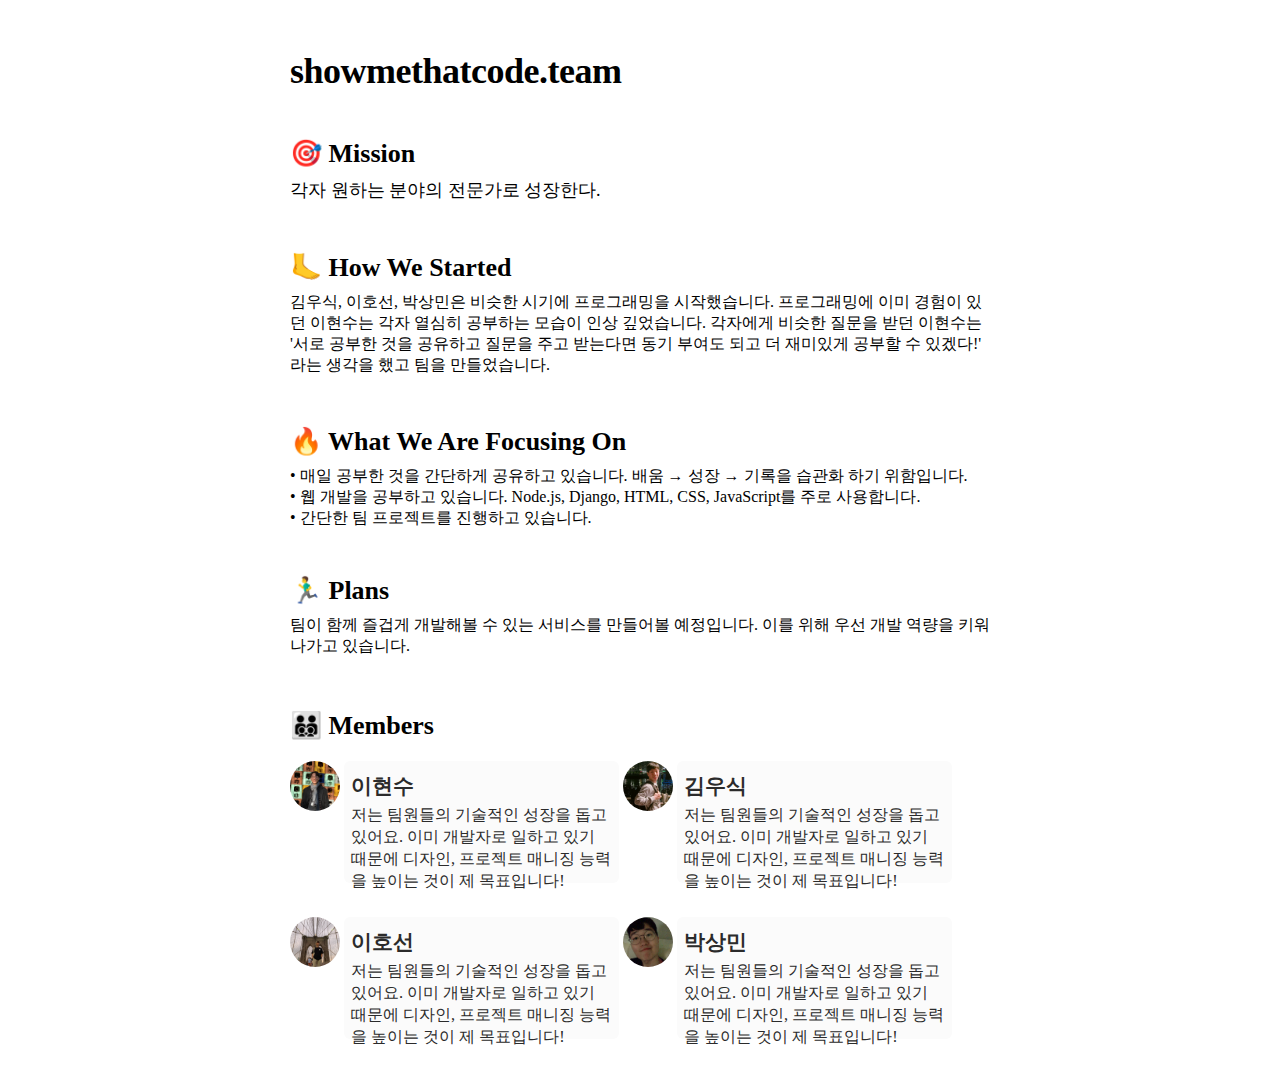
==== index_introduction.html @ 99739356 "first project" ====
<!DOCTYPE HTML>
<html>
 <head>
    <title>Introduction - showmethatcode</title>
    <meta charset="utf-8">
    <link href='css/styles_introduction.css' rel='stylesheet'>
 </head>
 <body>
     <div class='title'>showmethatcode.team</div>
     <div class='mission'>
         <div class='mission-title'>🎯 Mission</div>
         <div class='mission-explanation'>각자 원하는 분야의 전문가로 성장한다.</div>
     </div>
     <div class='how'>
         <div class='mission-title'>🦶 How We Started</div>
         <div class='how-explanation'>김우식, 이호선, 박상민은 비슷한 시기에 프로그래밍을 시작했습니다. 프로그래밍에 이미 경험이 있던 이현수는 각자 열심히 공부하는 모습이 인상 깊었습니다. 각자에게 비슷한 질문을 받던 이현수는 '서로 공부한 것을 공유하고 질문을 주고 받는다면 동기 부여도 되고 더 재미있게 공부할 수 있겠다!' 라는 생각을 했고 팀을 만들었습니다.</div>
     </div>
     <div class='focus'>
         <div class='mission-title'>🔥 What We Are Focusing On</div>
         <div class='focus-explanation'>
            • 매일 공부한 것을 간단하게 공유하고 있습니다. 배움 → 성장 → 기록을 습관화 하기 위함입니다.<br>
            • 웹 개발을 공부하고 있습니다. Node.js, Django, HTML, CSS, JavaScript를 주로 사용합니다.<br>
            • 간단한 팀 프로젝트를 진행하고 있습니다.
        </div>
     </div>
     <div class='plans'>
         <div class='mission-title'>🏃‍♂️ Plans</div>
         <div class='plans-explanation'>팀이 함께 즐겁게 개발해볼 수 있는 서비스를 만들어볼 예정입니다. 이를 위해 우선 개발 역량을 키워나가고 있습니다.</div>
     </div>
     <div class='members'>
         <div class='members-title'>👨‍👨‍👦‍👦 Members</div>
            <div class='member'>
                <img class='picture' src='images/hyeonsu.png'width='50'height='50'>
                <div class='inputstr3'>
                    <h2 class='member-name'>이현수</h2>
                    <h3 class='member-explanation'>저는 팀원들의 기술적인 성장을 돕고 있어요. 이미 개발자로 일하고 있기 때문에 디자인, 프로젝트 매니징 능력을 높이는 것이 제 목표입니다!</h3>                
                </div> 
                <img class='picture' src='images/woosik.png'width='50'height='50'>
                <div class='inputstr3'>
                    <h2 class='member-name'>김우식</h2>
                    <h3 class='member-explanation'>저는 팀원들의 기술적인 성장을 돕고 있어요. 이미 개발자로 일하고 있기 때문에 디자인, 프로젝트 매니징 능력을 높이는 것이 제 목표입니다!</h3>                
                </div> 
                <img class='picture' src='images/hoseon.png'width='50'height='50'>
                <div class='inputstr3'>
                    <h2 class='member-name'>이호선</h2>
                    <h3 class='member-explanation'>저는 팀원들의 기술적인 성장을 돕고 있어요. 이미 개발자로 일하고 있기 때문에 디자인, 프로젝트 매니징 능력을 높이는 것이 제 목표입니다!</h3>                
                </div> 
                <img class='picture' src='images/sangmin.png'width='50'height='50'>
                <div class='inputstr3'>
                    <h2 class='member-name'>박상민</h2>
                    <h3 class='member-explanation'>저는 팀원들의 기술적인 성장을 돕고 있어요. 이미 개발자로 일하고 있기 때문에 디자인, 프로젝트 매니징 능력을 높이는 것이 제 목표입니다!</h3>                
                </div> 
            </div>
     </div>
 </body>
</html>
---- css/styles_introduction.css ----
* {
    box-sizing: border-box;
}
body {
    font-family: 'Apple SD Gothic Neo';
    margin: 0 auto;
    width: 700px;
}
.title {
    letter-spacing: -0.5px;
    font-weight: bold;
    font-size: 36px;
    margin-top: 50px;
}
/* mission */
.mission {
    margin-top: 46px;
    margin-bottom: 50px;
}
.mission-title, .members-title {
    font-size: 26px;
    font-weight: bold;
    margin-bottom: 9px;
}
.mission-explanation {
    font-size: 18px;
}
/* how */
.how {
    margin-bottom: 50px;
}

/* focus */
.focus {
    margin-bottom: 46px;
}

/* plans */
.plans {
    margin-bottom: 53px;
}

/* members */
.members-title {
    margin-bottom: 20px;
}

.member > .picture {
    border-radius: 50%;
}
.member > .inputstr3 {
        border-radius: 6px;
        margin-bottom: 34px;
        vertical-align: top;
        display: inline-block;
        border: 0px;
        color: #2b2b2b;
        font-size: 14px;
        resize: none;
        line-height: normal;
        padding: .8em .5em;
        width: 275px;
        height: 122px;
        background-color: #fbfbfb;
}
.member-name {
    margin: 0;
    font-weight: 700;
}
.member-explanation {
    font-weight: normal;
    margin: 0;
    margin-top: 4px;
}
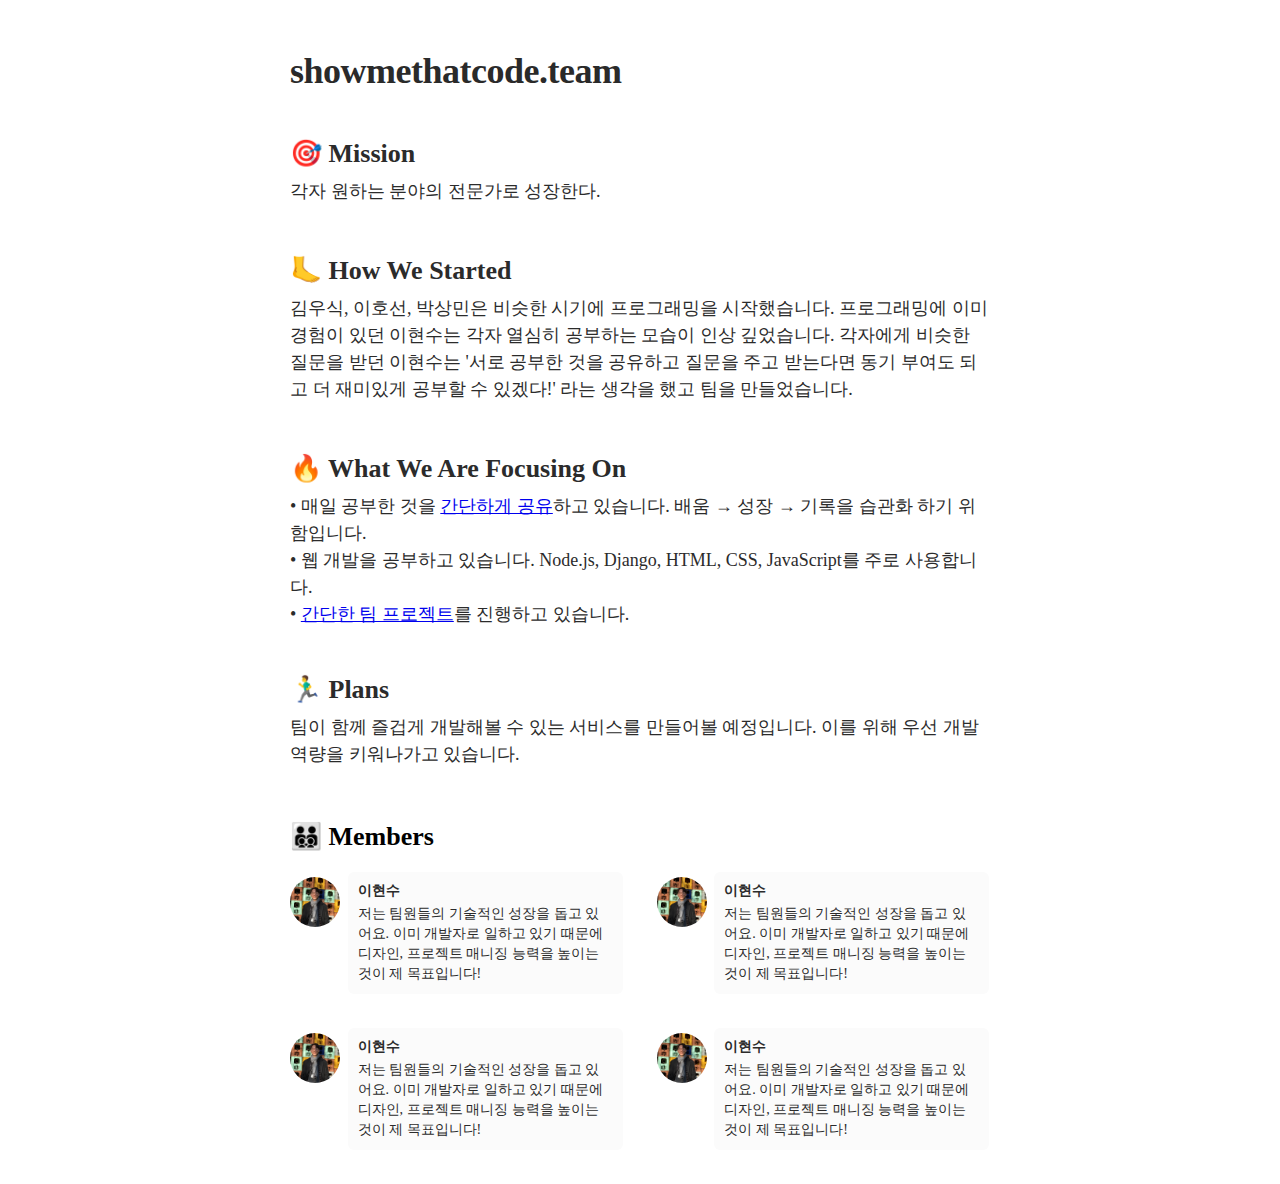
==== commit b16f6202: "팀 페이지 구현" ====
--- a/index_introduction.html
+++ b/index_introduction.html
@@ -1,7 +1,8 @@
 <!DOCTYPE HTML>
 <html>
  <head>
-    <title>Introduction - showmethatcode</title>
+     <meta property="og:title"content="showmethatcode">
+    <title>showmethatcode</title>
     <meta charset="utf-8">
     <link href='css/styles_introduction.css' rel='stylesheet'>
  </head>
@@ -13,43 +14,52 @@
      </div>
      <div class='how'>
          <div class='mission-title'>🦶 How We Started</div>
-         <div class='how-explanation'>김우식, 이호선, 박상민은 비슷한 시기에 프로그래밍을 시작했습니다. 프로그래밍에 이미 경험이 있던 이현수는 각자 열심히 공부하는 모습이 인상 깊었습니다. 각자에게 비슷한 질문을 받던 이현수는 '서로 공부한 것을 공유하고 질문을 주고 받는다면 동기 부여도 되고 더 재미있게 공부할 수 있겠다!' 라는 생각을 했고 팀을 만들었습니다.</div>
+         <div class='mission-explanation'>김우식, 이호선, 박상민은 비슷한 시기에 프로그래밍을 시작했습니다. 프로그래밍에 이미 경험이 있던 이현수는 각자 열심히 공부하는 모습이 인상 깊었습니다. 각자에게 비슷한 질문을 받던 이현수는 '서로 공부한 것을 공유하고 질문을 주고 받는다면 동기 부여도 되고 더 재미있게 공부할 수 있겠다!' 라는 생각을 했고 팀을 만들었습니다.</div>
      </div>
      <div class='focus'>
          <div class='mission-title'>🔥 What We Are Focusing On</div>
-         <div class='focus-explanation'>
-            • 매일 공부한 것을 간단하게 공유하고 있습니다. 배움 → 성장 → 기록을 습관화 하기 위함입니다.<br>
+         <div class='mission-explanation'>
+            • 매일 공부한 것을 <a href='sharing_detail.html'>간단하게 공유</a>하고 있습니다. 배움 → 성장 → 기록을 습관화 하기 위함입니다.<br>
             • 웹 개발을 공부하고 있습니다. Node.js, Django, HTML, CSS, JavaScript를 주로 사용합니다.<br>
-            • 간단한 팀 프로젝트를 진행하고 있습니다.
+            • <a href='index_sample.html'>간단한 팀 프로젝트</a>를 진행하고 있습니다.
         </div>
      </div>
      <div class='plans'>
          <div class='mission-title'>🏃‍♂️ Plans</div>
-         <div class='plans-explanation'>팀이 함께 즐겁게 개발해볼 수 있는 서비스를 만들어볼 예정입니다. 이를 위해 우선 개발 역량을 키워나가고 있습니다.</div>
+         <div class='mission-explanation'>팀이 함께 즐겁게 개발해볼 수 있는 서비스를 만들어볼 예정입니다. 이를 위해 우선 개발 역량을 키워나가고 있습니다.</div>
      </div>
      <div class='members'>
          <div class='members-title'>👨‍👨‍👦‍👦 Members</div>
-            <div class='member'>
-                <img class='picture' src='images/hyeonsu.png'width='50'height='50'>
-                <div class='inputstr3'>
-                    <h2 class='member-name'>이현수</h2>
-                    <h3 class='member-explanation'>저는 팀원들의 기술적인 성장을 돕고 있어요. 이미 개발자로 일하고 있기 때문에 디자인, 프로젝트 매니징 능력을 높이는 것이 제 목표입니다!</h3>                
-                </div> 
-                <img class='picture' src='images/woosik.png'width='50'height='50'>
-                <div class='inputstr3'>
-                    <h2 class='member-name'>김우식</h2>
-                    <h3 class='member-explanation'>저는 팀원들의 기술적인 성장을 돕고 있어요. 이미 개발자로 일하고 있기 때문에 디자인, 프로젝트 매니징 능력을 높이는 것이 제 목표입니다!</h3>                
-                </div> 
-                <img class='picture' src='images/hoseon.png'width='50'height='50'>
-                <div class='inputstr3'>
-                    <h2 class='member-name'>이호선</h2>
-                    <h3 class='member-explanation'>저는 팀원들의 기술적인 성장을 돕고 있어요. 이미 개발자로 일하고 있기 때문에 디자인, 프로젝트 매니징 능력을 높이는 것이 제 목표입니다!</h3>                
-                </div> 
-                <img class='picture' src='images/sangmin.png'width='50'height='50'>
-                <div class='inputstr3'>
-                    <h2 class='member-name'>박상민</h2>
-                    <h3 class='member-explanation'>저는 팀원들의 기술적인 성장을 돕고 있어요. 이미 개발자로 일하고 있기 때문에 디자인, 프로젝트 매니징 능력을 높이는 것이 제 목표입니다!</h3>                
-                </div> 
+            <div class="members-row">
+                <div class='member'>
+                    <img class='picture' src='images/hyeonsu.png'width='50'height='50'>
+                    <div class='inputstr3'>
+                        <h2 class='member-name'>이현수</h2>
+                        <h3 class='member-explanation'>저는 팀원들의 기술적인 성장을 돕고 있어요. 이미 개발자로 일하고 있기 때문에 디자인, 프로젝트 매니징 능력을 높이는 것이 제 목표입니다!</h3>                
+                    </div> 
+                </div>
+                <div class='member'>
+                    <img class='picture' src='images/hyeonsu.png'width='50'height='50'>
+                    <div class='inputstr3'>
+                        <h2 class='member-name'>이현수</h2>
+                        <h3 class='member-explanation'>저는 팀원들의 기술적인 성장을 돕고 있어요. 이미 개발자로 일하고 있기 때문에 디자인, 프로젝트 매니징 능력을 높이는 것이 제 목표입니다!</h3>                
+                    </div> 
+                </div>
+                <div class='member'>
+                    <img class='picture' src='images/hyeonsu.png'width='50'height='50'>
+                    <div class='inputstr3'>
+                        <h2 class='member-name'>이현수</h2>
+                        <h3 class='member-explanation'>저는 팀원들의 기술적인 성장을 돕고 있어요. 이미 개발자로 일하고 있기 때문에 디자인, 프로젝트 매니징 능력을 높이는 것이 제 목표입니다!</h3>                
+                    </div> 
+                </div>
+                <div class='member'>
+                    <img class='picture' src='images/hyeonsu.png'width='50'height='50'>
+                    <div class='inputstr3'>
+                        <h2 class='member-name'>이현수</h2>
+                        <h3 class='member-explanation'>저는 팀원들의 기술적인 성장을 돕고 있어요. 이미 개발자로 일하고 있기 때문에 디자인, 프로젝트 매니징 능력을 높이는 것이 제 목표입니다!</h3>                
+                    </div> 
+                </div>
+
             </div>
      </div>
  </body>
--- a/css/styles_introduction.css
+++ b/css/styles_introduction.css
@@ -7,6 +7,7 @@
     width: 700px;
 }
 .title {
+    color: #2a2a2a;
     letter-spacing: -0.5px;
     font-weight: bold;
     font-size: 36px;
@@ -14,6 +15,7 @@
 }
 /* mission */
 .mission {
+    color: #2b2b2b;
     margin-top: 46px;
     margin-bottom: 50px;
 }
@@ -24,19 +26,23 @@
 }
 .mission-explanation {
     font-size: 18px;
+    line-height: 27px;
 }
 /* how */
 .how {
+    color: #2b2b2b;
     margin-bottom: 50px;
 }
 
 /* focus */
 .focus {
+    color: #2b2b2b;
     margin-bottom: 46px;
 }
 
 /* plans */
 .plans {
+    color: #2b2b2b;
     margin-bottom: 53px;
 }
 
@@ -44,31 +50,49 @@
 .members-title {
     margin-bottom: 20px;
 }
-
+.member {
+    display: flex;
+}
+.member:nth-of-type(1) {
+    margin-right: 34px;
+}
+.member:nth-of-type(3) {
+    margin-right: 34px;
+}
 .member > .picture {
     border-radius: 50%;
+    margin-top: 5px;
+}
+.members-row {
+    display: flex;
+    flex-wrap: wrap;
 }
 .member > .inputstr3 {
         border-radius: 6px;
         margin-bottom: 34px;
-        vertical-align: top;
         display: inline-block;
         border: 0px;
         color: #2b2b2b;
         font-size: 14px;
         resize: none;
         line-height: normal;
-        padding: .8em .5em;
+        padding: 10px;
         width: 275px;
         height: 122px;
         background-color: #fbfbfb;
 }
+.member > .picture {
+    margin-right: 7.6px;
+}
 .member-name {
     margin: 0;
     font-weight: 700;
+    font-size: 14px;
 }
 .member-explanation {
     font-weight: normal;
     margin: 0;
     margin-top: 4px;
+    font-size: 14px;
+    line-height: 20px;
 }